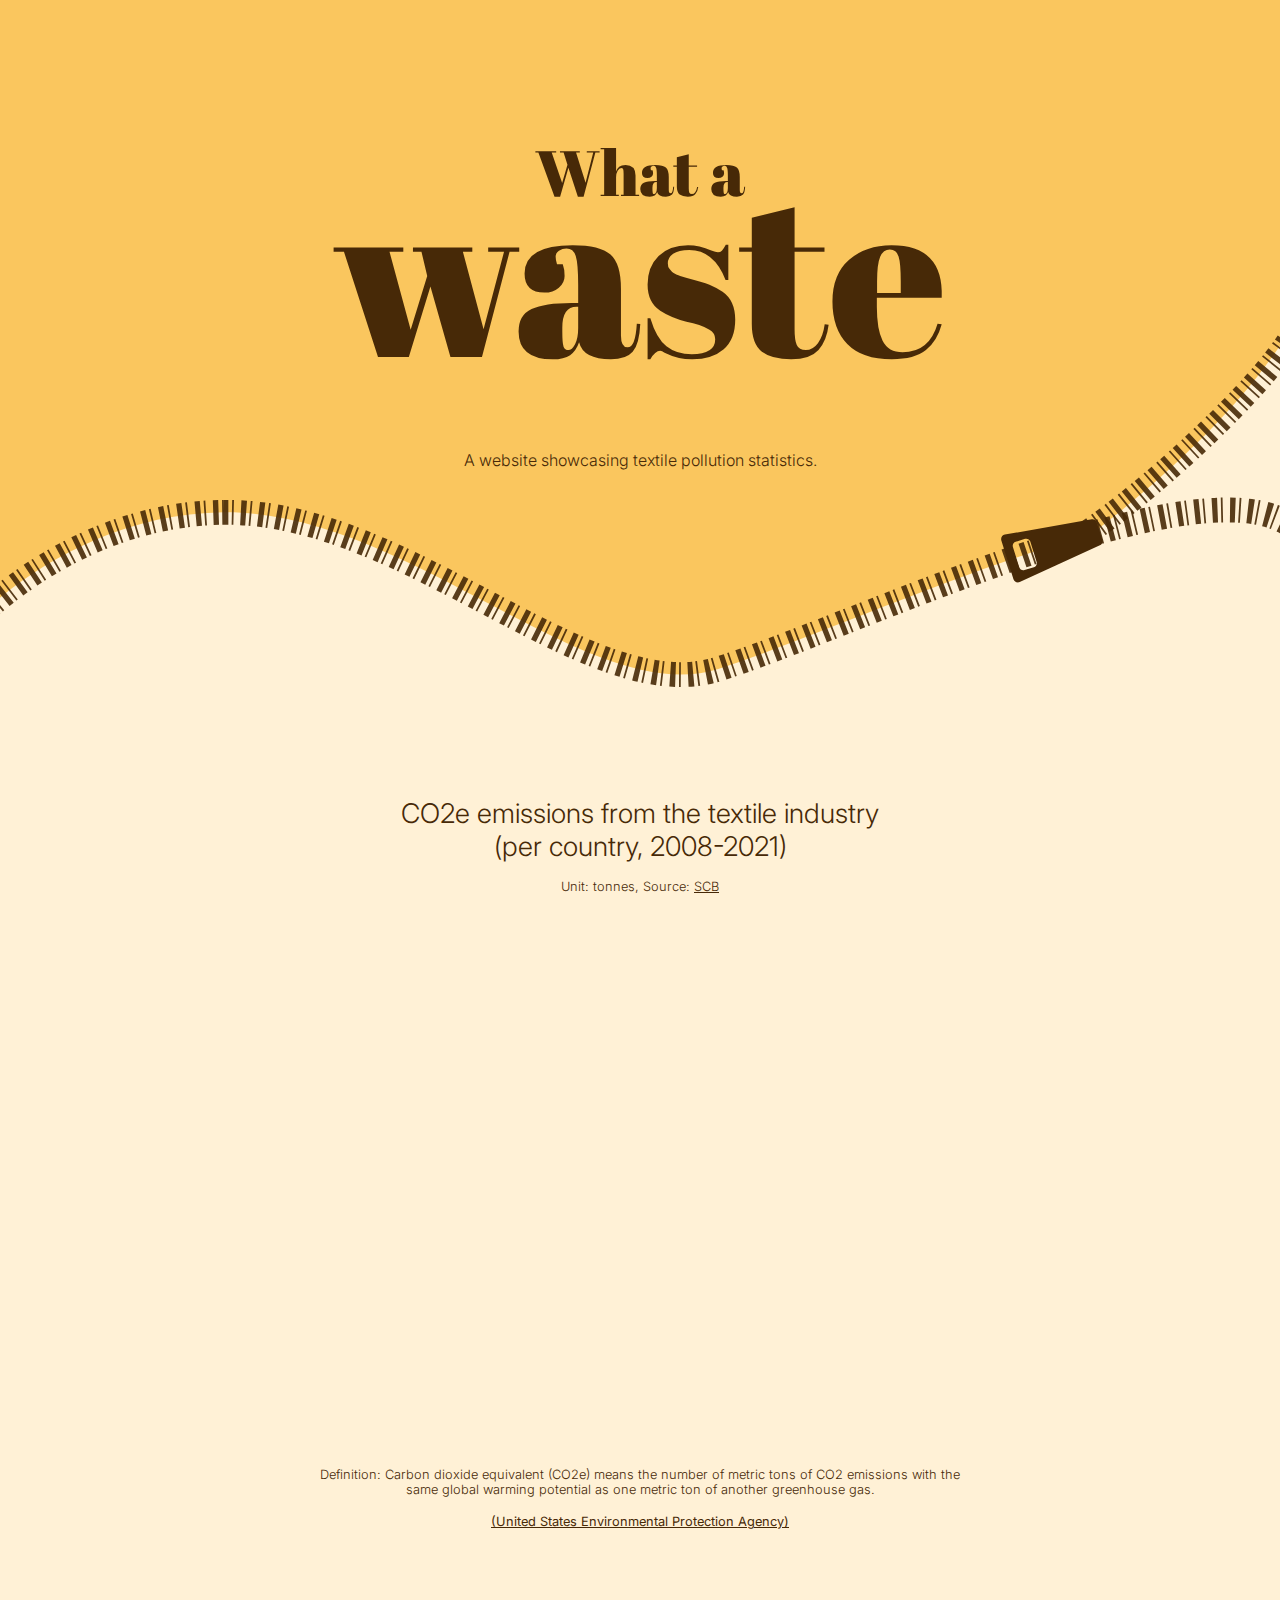
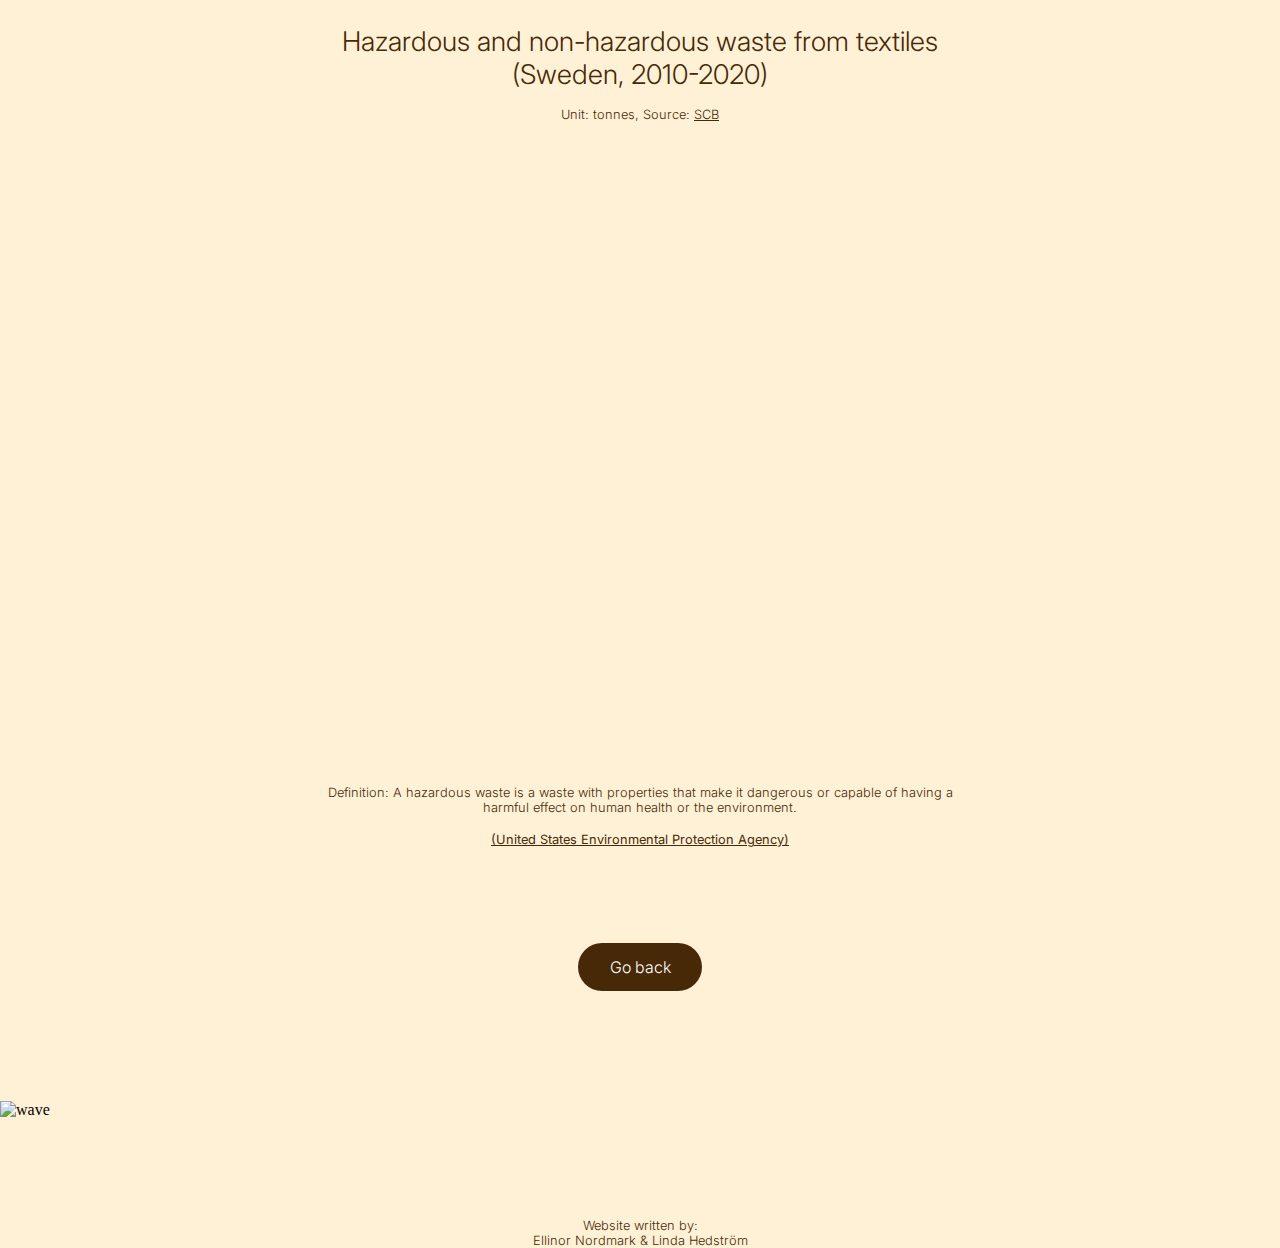
==== chart.html @ 8eb70744 "Progress bar" ====
<!DOCTYPE html>
<html lang="en">
  <head>
    <meta charset="UTF-8" />
    <meta name="viewport" content="width=device-width, initial-scale=1.0" />
    <title>What a waste</title>
    <link rel="preconnect" href="https://fonts.googleapis.com" />
    <link rel="preconnect" href="https://fonts.gstatic.com" crossorigin />
    <link href="https://fonts.googleapis.com/css2?family=Abril+Fatface&family=Inter:wght@100..900&display=swap" rel="stylesheet" />
    <link rel="stylesheet" href="style-chart.css" />
    <link rel="stylesheet" href="https://cdn.jsdelivr.net/npm/pace-js@latest/pace-theme-default.min.css">
</head>
  </head>
  <body>
    <header>
      <div class="hero">
        <h2>What a</h2>
        <h1>waste</h1>
        <p class="hero-title">A website showcasing textile pollution statistics.</p>
        <div class="hero-zipper"> 
          <img src="/images/hero.svg" alt="zipper" />
        </div>
      </div>
    </header>
    <main class="flex">
      <h3>CO2e emissions from the textile industry </br>(per country, 2008-2021)</h3>
      <h4>Unit: tonnes,  Source: <a href="https://www.scb.se/">SCB</a></h4>
      <div class="chart-container">
        <canvas id="chartSCB"> </canvas>
      </div>
      <h4>Definition: Carbon dioxide equivalent (CO2e) means the number of metric tons of CO2 emissions with the same global warming potential as one metric ton of another greenhouse gas.</h4>
      <a href="https://www.epa.gov/">(United States Environmental Protection Agency)</a>
        <h3>Hazardous and non-hazardous waste from textiles </br>(Sweden, 2010-2020)</h3>
        <h4>Unit: tonnes,  Source: <a href="https://www.scb.se">SCB</a></h4>
      <div class="chart-container-pie">
        <canvas id="chartSCB2"></canvas>
      </div>
      <h4>Definition: A hazardous waste is a waste with properties that make it dangerous or capable of having a harmful effect on human health or the environment.</h4>
      <a href="https://www.epa.gov/hw/learn-basics-hazardous-waste">(United States Environmental Protection Agency)</a>
      <button class="btn" type="button">
        <a href="index.html" class="btn-link">Go back</a>
      </button>
    </main>
    <footer class="footer">
      <p class="footer-text">Website written by: </br> Ellinor Nordmark & Linda Hedström</p>
      <img src="/images/wave.svg" class="footer-decor" alt="wave" />
    </footer>
    <script src="https://cdn.jsdelivr.net/npm/pace-js@latest/pace.min.js"></script>
    <script src=https://cdn.jsdelivr.net/npm/chartjs-plugin-autocolors></script>
    <script src="https://cdn.jsdelivr.net/npm/chart.js@4.4.2/dist/chart.umd.min.js"></script>
    <script src="script-chart.js"></script>
  </body>
</html>
---- style-chart.css ----
:root {
  --light-yellow: #fff1d6;
  --bright-yellow: #fac65e;
  --dark-yellow: #e39800;
  --brown: #472907;
  --bright-green: #a1c144;
}
/* -------------------- BODY/ MAIN --------------------- */
body {
  margin: 0;
  background-color: var(--light-yellow);
  cursor: default;
}

.flex {
  display: flex;
  align-items: center;
  flex-direction: column;
}

p {
  font-family: "Inter", sans-serif;
  font-weight: 300;
  color: var(--brown);
  text-align: center;
  max-width: 80ch;
}

/* -------------------- HERO ---------------------- */

.pace .pace-progress {
  background: var(--bright-green) !important;
  height: 4px !important;
}

.hero {
  display: flex;
  flex-direction: column;
  align-items: center;
  background-color: var(--bright-yellow);
}

.hero > h2,
h1 {
  font-family: "Abril Fatface", serif;
  font-weight: 400;
  font-style: normal;
  color: var(--brown);
}

.hero > h2 {
  margin-top: 10%;
  font-size: clamp(1.2rem, 5vw, 6.2rem);
  margin-bottom: 0;
}

.hero > h1 {
  font-size: clamp(3.125rem, 18vw, 18.75rem);
  margin-top: clamp(-6.875rem, -8%, -0.938rem);
}

.hero-title {
  margin-top: -10%;
  margin-bottom: 150px;
}

.hero-zipper {
  display: flex;
  width: 100vw;
  margin-top: clamp(-25rem, -7rem + -20vw, -12rem);
}

.zipper > img {
  align-self: flex-end;
}

/* --------------------- MAIN ---------------------- */

.btn {
  background-color: var(--brown);
  color: white;
  border: none;
  display: flex;
  border-radius: 2rem;
  justify-items: center;
  margin-top: 2rem;
}

.btn > a {
  color: white;
  text-decoration: none;
  font-family: "Inter", sans-serif;
  font-weight: 300;
  padding: 0.8rem 1.6rem;
  font-size: 1rem;
}

.btn:hover {
  background-color: var(--dark-yellow);
}

/* --------------------- CHARTS ---------------------- */

.chart-container {
  margin: 0 auto;
  width: 80%;
  height: 60vh;
  margin-bottom: 2rem;
}

.chart-container-pie {
  margin: 0 auto;
  width: 80%;
  height: 70vh;
  justify-items: center;
  margin-bottom: 2rem;
}

h3 {
  margin: 2rem;
  color: var(--brown);
  font-size: 1.7rem;
  font-family: "Inter", sans-serif;
  font-weight: 300;
  text-align: center;
}

h4 {
  font-family: "Inter", sans-serif;
  font-weight: 300;
  font-size: 0.8rem;
  margin-top: -1rem;
  color: var(--brown);
  width: 80ch;
  text-align: center;
}

h4 > a {
  color: var(--brown);
}
h4 > a:visited {
  color: var(--brown);
}
a {
  font-family: "Inter", sans-serif;
  font-size: 0.8rem;
}

.flex > a {
  margin-bottom: 4rem;
  color: var(--brown);
}

.flex > a:visited {
  color: var(--brown);
}
/* --------------------- FOOTER ---------------------- */

.footer {
  display: flex;
  flex-direction: column;
  align-items: center;
  width: 100vw;
  bottom: 0;
  margin-top: clamp(0.5rem, 6vh, 8rem);
}

.footer-decor {
  width: 100vw;
  z-index: 1;
  align-self: flex-end;
}

.footer-text {
  z-index: 2;
  translate: 0rem 10rem;
  font-size: 0.8rem;
}

/* --------------------- MEDIA QUERIES ---------------------- */

@media screen and (max-width: 768px) {
  .footer-text {
    translate: 0rem 7rem;
  }

  .source-link {
    font-size: 0.5rem;
  }

  .chart-container-pie {
    width: 100%;
  }

  h4 {
    width: 40ch;
  }
}

@media screen and (max-width: 564px) {
  .footer-text {
    translate: 0rem 5rem;
  }

  p {
    font-size: 0.7rem;
  }

  .btn > a {
    padding: 0.7rem 1.5rem;
    font-size: 0.7rem;
  }

  .chart-container-pie {
    height: 45vh;
  }

  h3 {
    font-size: 1.3rem;
  }
}

@media screen and (max-width: 320px) {
  .footer-text {
    translate: 0rem 4rem;
  }
}
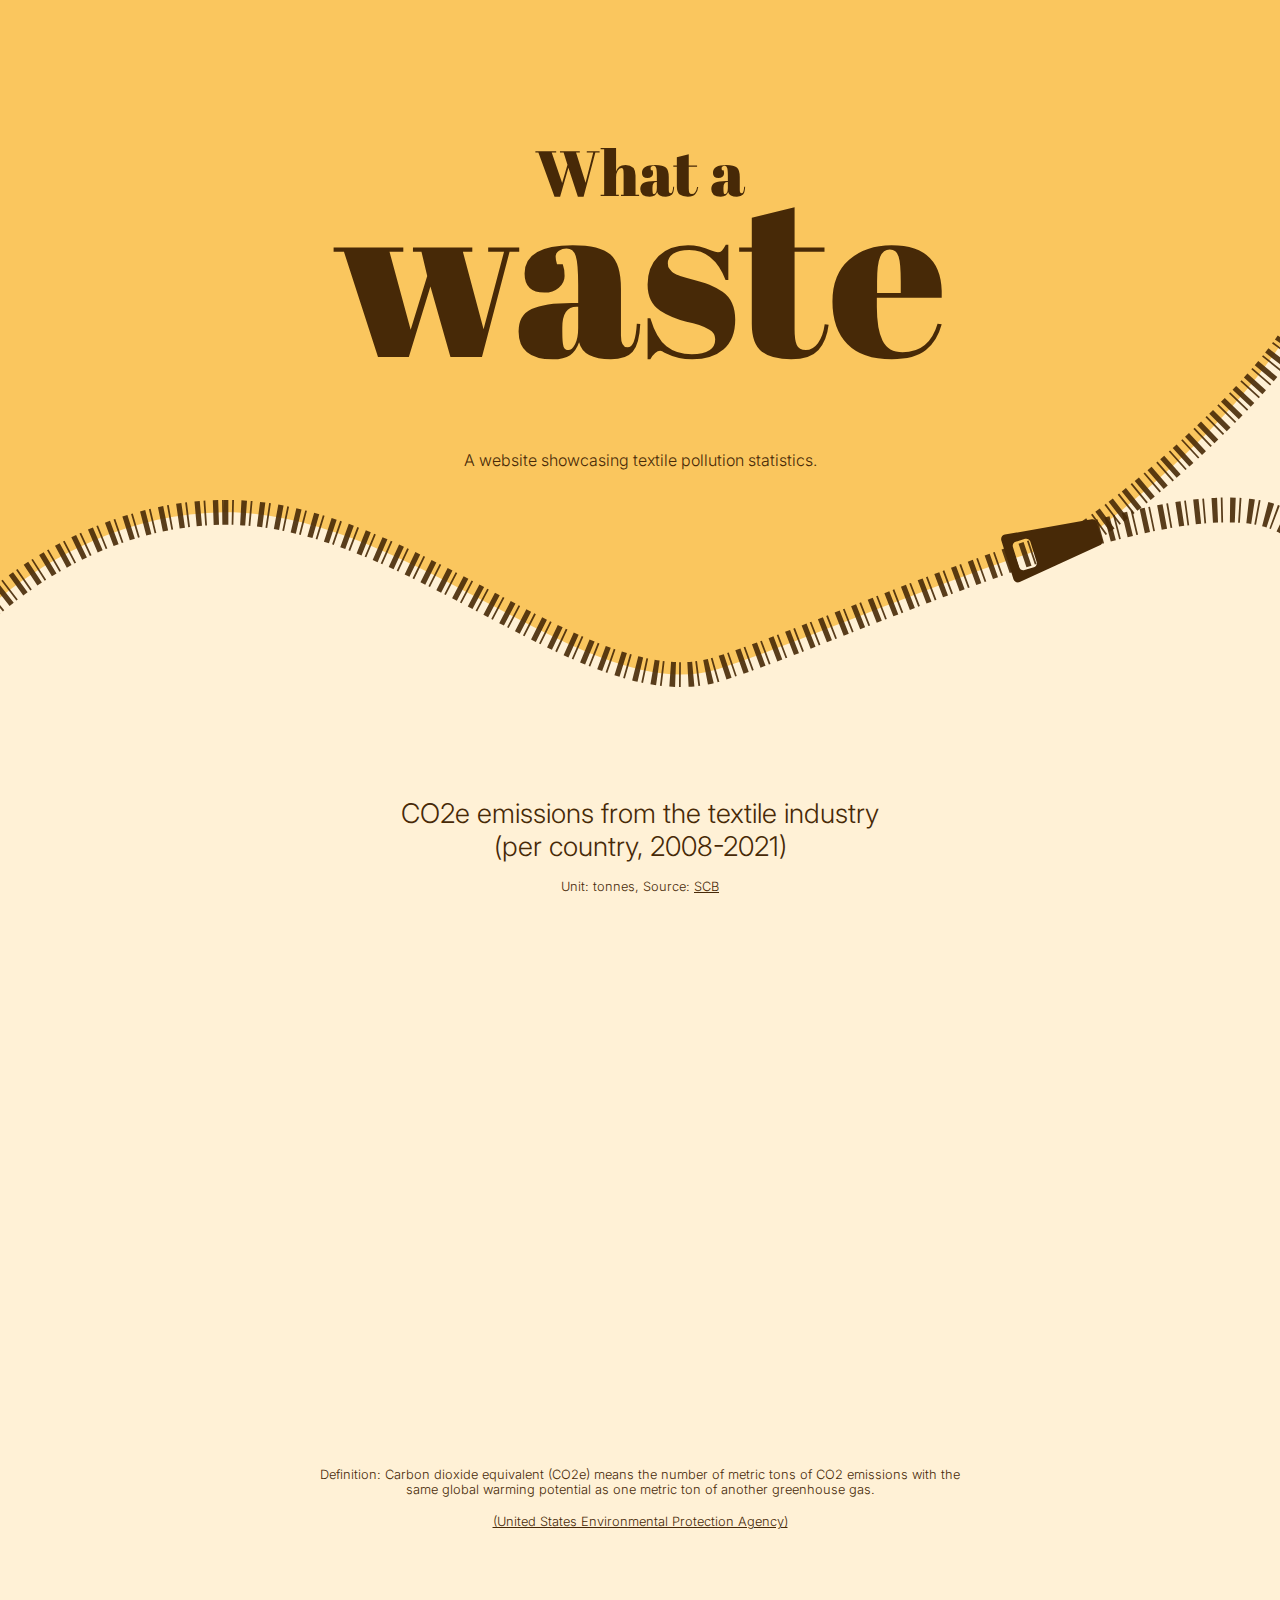
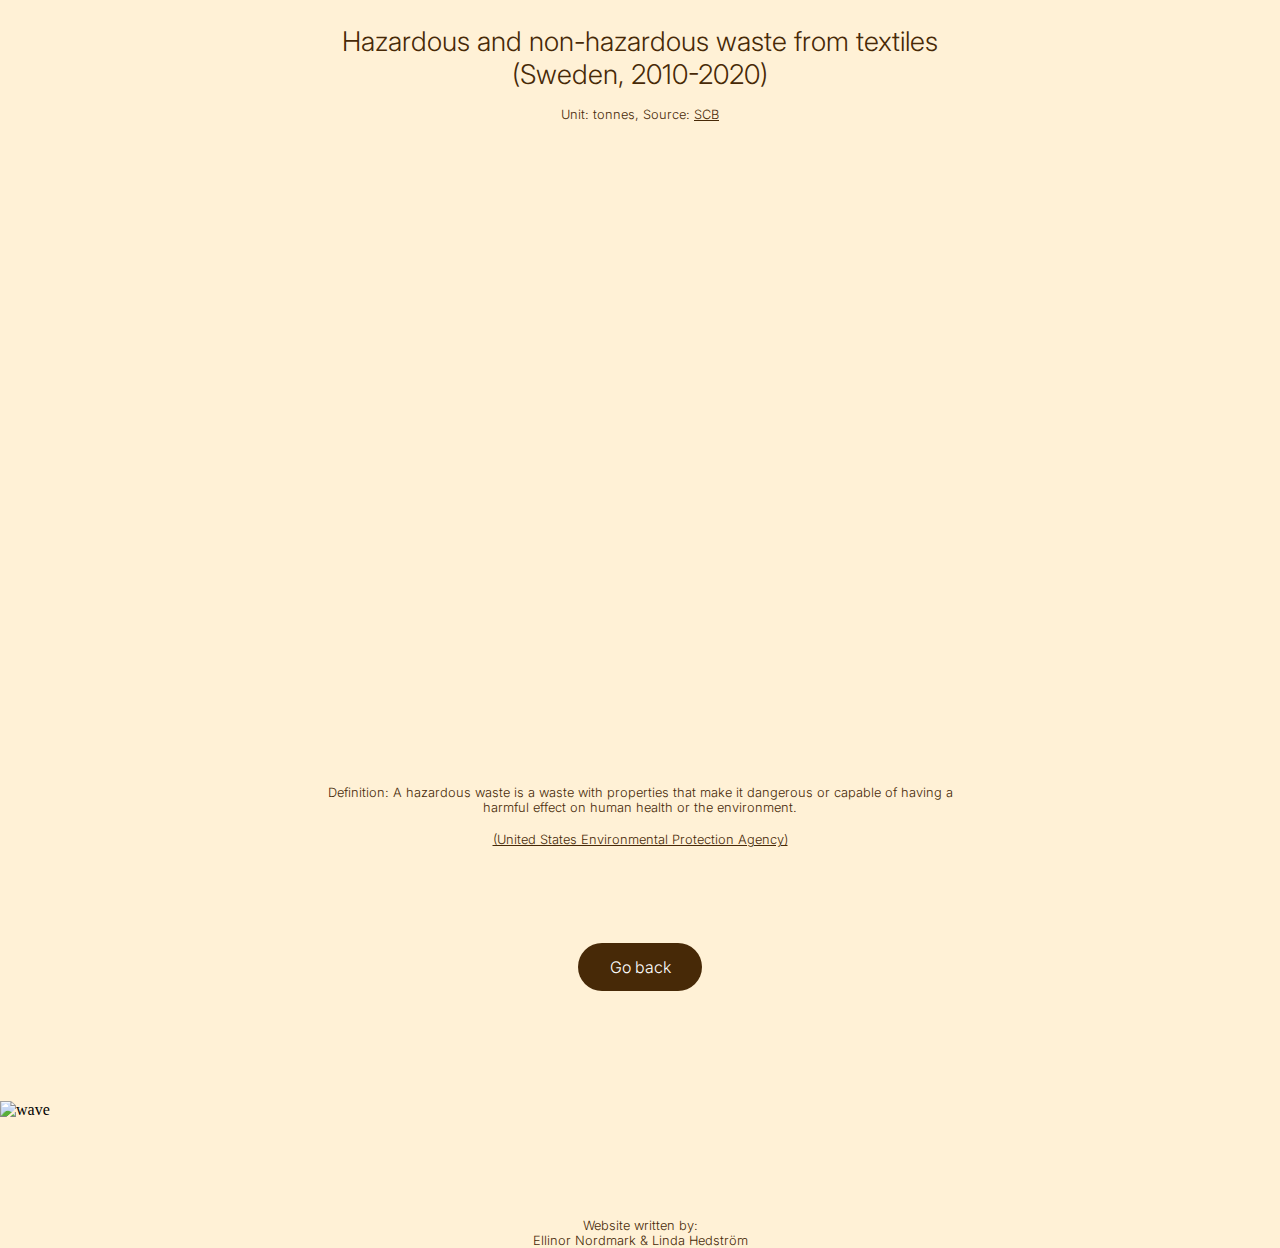
==== commit 267f0ff1: "To top button" ====
--- a/chart.html
+++ b/chart.html
@@ -23,17 +23,18 @@
       </div>
     </header>
     <main class="flex">
+      <button onclick="topFunction()" id="myBtn" title="Go to top">To top ↑</button>
       <h3>CO2e emissions from the textile industry </br>(per country, 2008-2021)</h3>
       <h4>Unit: tonnes,  Source: <a href="https://www.scb.se/">SCB</a></h4>
-      <div class="chart-container">
+      <div class="chart-container" class="loader">
         <canvas id="chartSCB"> </canvas>
       </div>
       <h4>Definition: Carbon dioxide equivalent (CO2e) means the number of metric tons of CO2 emissions with the same global warming potential as one metric ton of another greenhouse gas.</h4>
       <a href="https://www.epa.gov/">(United States Environmental Protection Agency)</a>
         <h3>Hazardous and non-hazardous waste from textiles </br>(Sweden, 2010-2020)</h3>
         <h4>Unit: tonnes,  Source: <a href="https://www.scb.se">SCB</a></h4>
-      <div class="chart-container-pie">
-        <canvas id="chartSCB2"></canvas>
+      <div class="chart-container-pie" class="loader">
+        <canvas id="chartSCB2" ></canvas>
       </div>
       <h4>Definition: A hazardous waste is a waste with properties that make it dangerous or capable of having a harmful effect on human health or the environment.</h4>
       <a href="https://www.epa.gov/hw/learn-basics-hazardous-waste">(United States Environmental Protection Agency)</a>
--- a/style-chart.css
+++ b/style-chart.css
@@ -99,6 +99,28 @@
   background-color: var(--dark-yellow);
 }
 
+#myBtn {
+  display: none; /* Hidden by default */
+  position: fixed; /* Fixed/sticky position */
+  bottom: 20px; /* Place the button at the bottom of the page */
+  right: 30px; /* Place the button 30px from the right */
+  z-index: 99; /* Make sure it does not overlap */
+  border: none; /* Remove borders */
+  outline: none; /* Remove outline */
+  background-color: #ecddbf; /* Set a background color */
+  color: var(--brown); /* Text color */
+  cursor: pointer; /* Add a mouse pointer on hover */
+  padding: 15px; /* Some padding */
+  border-radius: 2rem; /* Rounded corners */
+  font-size: 0.8rem; /* Increase font size */
+  font-family: "Inter", sans-serif;
+  font-weight: 300;
+}
+
+#myBtn:hover {
+  background-color: var(--bright-yellow); /* Add a dark-grey background on hover */
+}
+
 /* --------------------- CHARTS ---------------------- */
 
 .chart-container {
@@ -143,6 +165,7 @@
 }
 a {
   font-family: "Inter", sans-serif;
+  font-weight: 300;
   font-size: 0.8rem;
 }
 
@@ -218,6 +241,11 @@
   h3 {
     font-size: 1.3rem;
   }
+
+  #myBtn {
+    padding: 10px;
+    font-size: 0.7rem;
+  }
 }
 
 @media screen and (max-width: 320px) {
@@ -225,3 +253,63 @@
     translate: 0rem 4rem;
   }
 }
+
+.loader,
+.loader:before,
+.loader:after {
+  background: #ffffff;
+  -webkit-animation: load1 1s infinite ease-in-out;
+  animation: load1 1s infinite ease-in-out;
+  width: 1em;
+  height: 4em;
+}
+.loader {
+  color: #ffffff;
+  text-indent: -9999em;
+  margin: 88px auto;
+  position: relative;
+  font-size: 11px;
+  -webkit-transform: translateZ(0);
+  -ms-transform: translateZ(0);
+  transform: translateZ(0);
+  -webkit-animation-delay: -0.16s;
+  animation-delay: -0.16s;
+}
+.loader:before,
+.loader:after {
+  position: absolute;
+  top: 0;
+  content: "";
+}
+.loader:before {
+  left: -1.5em;
+  -webkit-animation-delay: -0.32s;
+  animation-delay: -0.32s;
+}
+.loader:after {
+  left: 1.5em;
+}
+@-webkit-keyframes load1 {
+  0%,
+  80%,
+  100% {
+    box-shadow: 0 0;
+    height: 4em;
+  }
+  40% {
+    box-shadow: 0 -2em;
+    height: 5em;
+  }
+}
+@keyframes load1 {
+  0%,
+  80%,
+  100% {
+    box-shadow: 0 0;
+    height: 4em;
+  }
+  40% {
+    box-shadow: 0 -2em;
+    height: 5em;
+  }
+}
